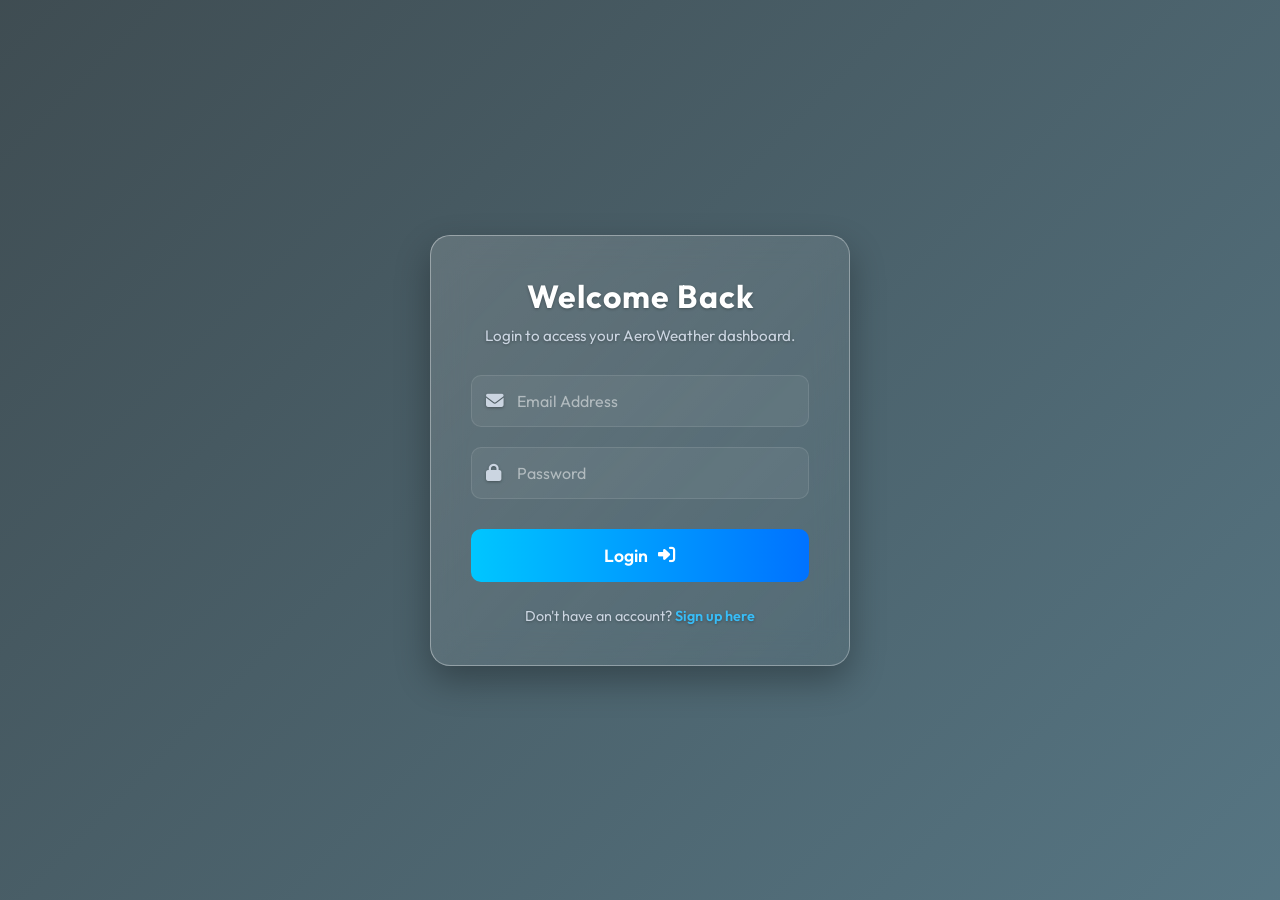
==== auth/login.html @ dc554a93 "Weather App" ====
<!DOCTYPE html>
<html lang="en">

<head>
    <meta charset="UTF-8">
    <meta name="viewport" content="width=device-width, initial-scale=1.0">
    <title>Login - AeroWeather</title>
    <link rel="stylesheet" href="../assets/global.css">
    <link rel="stylesheet" href="./login.css">
    <link rel="stylesheet" href="https://cdnjs.cloudflare.com/ajax/libs/font-awesome/6.4.0/css/all.min.css">
</head>

<body>
    <div id="toast" class="toast"></div>

    <div class="auth-container glass-panel fade-in">
        <div class="auth-header">
            <h2>Welcome Back</h2>
            <p>Login to access your AeroWeather dashboard.</p>
        </div>

        <form id="login-form" class="auth-form">
            <div class="input-group">
                <i class="fa-solid fa-envelope"></i>
                <input type="email" id="email" placeholder="Email Address" required autocomplete="off">
            </div>

            <div class="input-group">
                <i class="fa-solid fa-lock"></i>
                <input type="password" id="password" placeholder="Password" required>
            </div>

            <button type="submit" class="btn-primary">Login <i class="fa-solid fa-right-to-bracket"></i></button>
        </form>

        <div class="auth-footer">
            <p>Don't have an account? <a href="signup.html">Sign up here</a></p>
        </div>
    </div>

    <script src="login.js"></script>
</body>

</html>
---- assets/global.css ----
@import url('https://fonts.googleapis.com/css2?family=Outfit:wght@300;400;500;600;700;800&display=swap');

:root {
    --bg-gradient: linear-gradient(135deg, #0f2027, #203a43, #2c5364);
    /* Default dark mode base */

    /* Enhanced Glassmorphism Variables */
    --glass-bg: linear-gradient(135deg, rgba(255, 255, 255, 0.15) 0%, rgba(255, 255, 255, 0.03) 100%);
    --glass-border: rgba(255, 255, 255, 0.3);

    /* Improved Text Contrast */
    --text-primary: #ffffff;
    --text-secondary: #cbd5e1;
    /* Clearer secondary gray */

    /* Vibrant Accents */
    --accent: #38bdf8;
    /* Brighter sleek blue */
    --accent-hover: #0ea5e9;
    --error: #ff4b4b;
    --success: #10b981;
}

* {
    margin: 0;
    padding: 0;
    box-sizing: border-box;
    font-family: 'Outfit', sans-serif;
}

body {
    background: var(--bg-gradient);
    min-height: 100vh;
    color: var(--text-primary);
    overflow-x: hidden;
    /* Soft text shadow for overall readability against glowing backgrounds */
    text-shadow: 0 1px 3px rgba(0, 0, 0, 0.3);
}

/* Reusable Glassmorphism Utilities */
.glass-panel {
    background: var(--glass-bg);
    backdrop-filter: blur(16px);
    -webkit-backdrop-filter: blur(16px);
    border: 1px solid var(--glass-border);
    border-top: 1px solid rgba(255, 255, 255, 0.4);
    border-left: 1px solid rgba(255, 255, 255, 0.4);
    border-radius: 20px;
    box-shadow: 0 15px 35px rgba(0, 0, 0, 0.3);
}

/* Custom Scrollbar */
::-webkit-scrollbar {
    width: 8px;
}

::-webkit-scrollbar-track {
    background: rgba(0, 0, 0, 0.2);
}

::-webkit-scrollbar-thumb {
    background: var(--glass-border);
    border-radius: 4px;
}

::-webkit-scrollbar-thumb:hover {
    background: var(--accent);
}

/* Toast Container & Animation */
.toast {
    position: fixed;
    top: 20px;
    right: 20px;
    padding: 15px 25px;
    border-radius: 12px;
    color: white;
    font-weight: 500;
    transform: translateX(200%);
    transition: transform 0.4s cubic-bezier(0.175, 0.885, 0.32, 1.275);
    z-index: 1000;
    box-shadow: 0 8px 25px rgba(0, 0, 0, 0.5);
    display: flex;
    align-items: center;
    gap: 12px;
    text-shadow: none;
    /* remove shadow here */
}

.toast.show {
    transform: translateX(0);
}

.toast.error {
    background: linear-gradient(135deg, var(--error), #dc2626);
}

.toast.success {
    background: linear-gradient(135deg, var(--success), #059669);
}

/* Animation Utils */
.fade-in {
    animation: fadeIn 0.8s ease-out forwards;
}

@keyframes fadeIn {
    from {
        opacity: 0;
        transform: translateY(20px);
    }

    to {
        opacity: 1;
        transform: translateY(0);
    }
}
---- auth/login.css ----
body {
    display: flex;
    justify-content: center;
    align-items: center;
    background: url('https://images.unsplash.com/photo-1534088568595-a066f410cbda?ixlib=rb-4.0.3&auto=format&fit=crop&w=1920&q=80') no-repeat center center/cover;
}

body::before {
    content: '';
    position: absolute;
    top: 0;
    left: 0;
    width: 100%;
    height: 100%;
    background: linear-gradient(135deg, rgba(15, 32, 39, 0.8), rgba(44, 83, 100, 0.8));
    z-index: -1;
}

.auth-container {
    width: 100%;
    max-width: 420px;
    padding: 40px;
    text-align: center;
}

.auth-header h2 {
    font-size: 2rem;
    font-weight: 700;
    margin-bottom: 10px;
    letter-spacing: 1px;
}

.auth-header p {
    color: var(--text-secondary);
    margin-bottom: 30px;
    font-size: 0.95rem;
}

.auth-form {
    display: flex;
    flex-direction: column;
    gap: 20px;
}

.input-group {
    position: relative;
    display: flex;
    align-items: center;
}

.input-group i {
    position: absolute;
    left: 15px;
    color: var(--text-secondary);
    font-size: 1.1rem;
}

.input-group input {
    width: 100%;
    padding: 15px 15px 15px 45px;
    background: rgba(255, 255, 255, 0.05);
    border: 1px solid rgba(255, 255, 255, 0.1);
    border-radius: 10px;
    color: white;
    font-size: 1rem;
    outline: none;
    transition: all 0.3s ease;
}

.input-group input::placeholder {
    color: rgba(255, 255, 255, 0.5);
}

.input-group input:focus {
    border-color: var(--accent);
    background: rgba(255, 255, 255, 0.1);
    box-shadow: 0 0 10px rgba(0, 210, 255, 0.2);
}

.btn-primary {
    background: linear-gradient(90deg, #00c6ff, #0072ff);
    color: white;
    padding: 15px;
    border: none;
    border-radius: 10px;
    font-size: 1.1rem;
    font-weight: 600;
    cursor: pointer;
    transition: transform 0.2s ease, box-shadow 0.2s ease;
    display: flex;
    justify-content: center;
    align-items: center;
    gap: 10px;
    margin-top: 10px;
}

.btn-primary:hover {
    transform: translateY(-2px);
    box-shadow: 0 5px 15px rgba(0, 114, 255, 0.4);
}

.auth-footer {
    margin-top: 25px;
    font-size: 0.9rem;
    color: var(--text-secondary);
}

.auth-footer a {
    color: var(--accent);
    text-decoration: none;
    font-weight: 600;
    transition: color 0.3s ease;
}

.auth-footer a:hover {
    color: white;
}
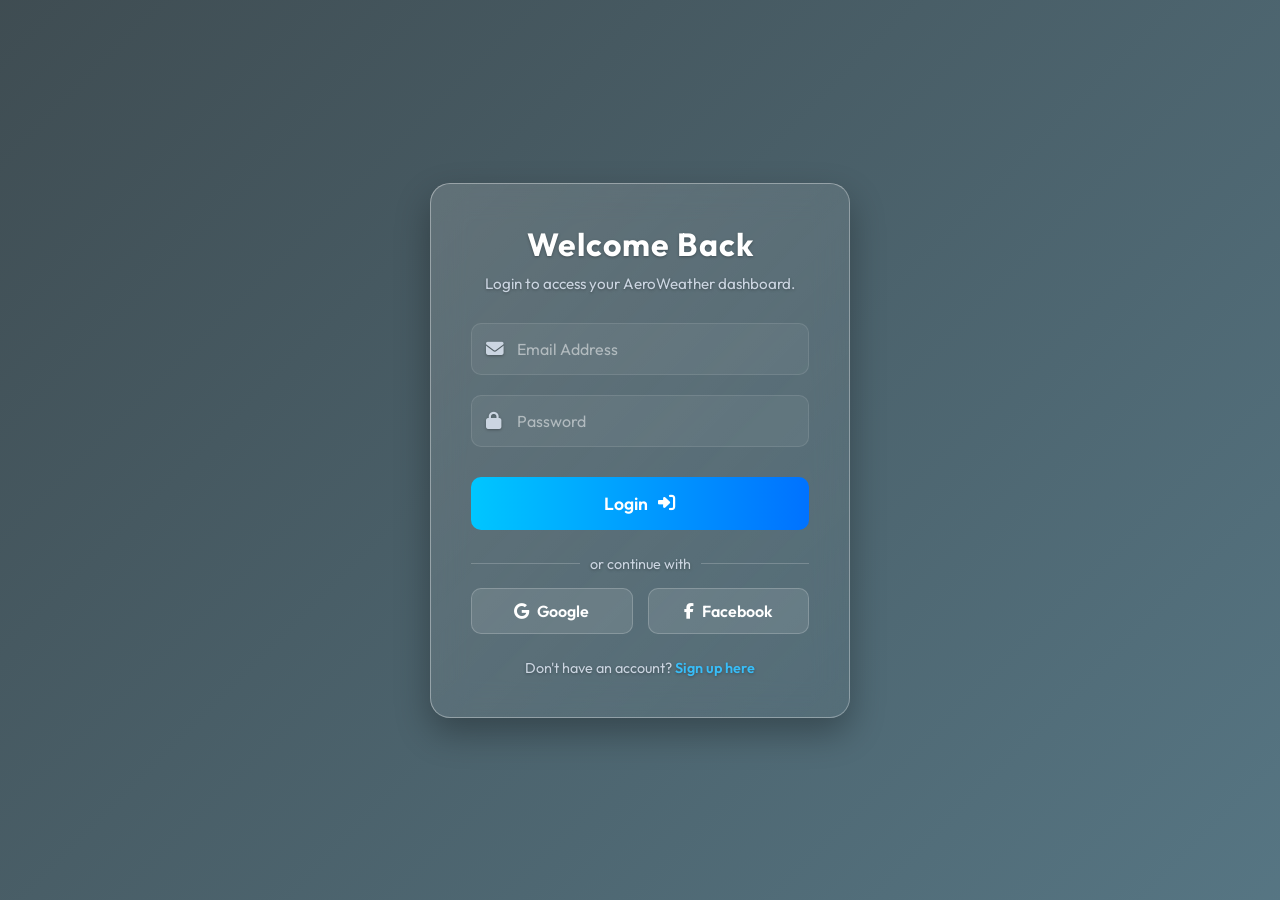
==== commit 6f575b35: "weather app" ====
--- a/auth/login.html
+++ b/auth/login.html
@@ -33,6 +33,19 @@
             <button type="submit" class="btn-primary">Login <i class="fa-solid fa-right-to-bracket"></i></button>
         </form>
 
+        <div class="divider">
+            <span>or continue with</span>
+        </div>
+
+        <div class="social-login">
+            <button type="button" class="btn-social google-btn" id="google-login">
+                <i class="fa-brands fa-google"></i> Google
+            </button>
+            <button type="button" class="btn-social facebook-btn" id="fb-login">
+                <i class="fa-brands fa-facebook-f"></i> Facebook
+            </button>
+        </div>
+
         <div class="auth-footer">
             <p>Don't have an account? <a href="signup.html">Sign up here</a></p>
         </div>
--- a/auth/login.css
+++ b/auth/login.css
@@ -114,4 +114,93 @@
 
 .auth-footer a:hover {
     color: white;
+}
+
+/* Social Login Styles */
+.divider {
+    display: flex;
+    align-items: center;
+    margin: 25px 0 15px;
+    color: var(--text-secondary);
+    font-size: 0.9rem;
+}
+.divider::before, .divider::after {
+    content: '';
+    flex: 1;
+    border-bottom: 1px solid rgba(255, 255, 255, 0.2);
+}
+.divider span {
+    padding: 0 10px;
+}
+.social-login {
+    display: flex;
+    gap: 15px;
+    margin-bottom: 5px;
+}
+.btn-social {
+    flex: 1;
+    padding: 12px;
+    border: none;
+    border-radius: 10px;
+    font-size: 1rem;
+    font-weight: 600;
+    cursor: pointer;
+    display: flex;
+    justify-content: center;
+    align-items: center;
+    gap: 8px;
+    transition: all 0.3s ease;
+    color: white;
+}
+.google-btn {
+    background: rgba(255, 255, 255, 0.1);
+    border: 1px solid rgba(255, 255, 255, 0.2);
+}
+.google-btn:hover {
+    background: #db4437;
+    border-color: #db4437;
+    box-shadow: 0 5px 15px rgba(219, 68, 55, 0.4);
+    transform: translateY(-2px);
+}
+.facebook-btn {
+    background: rgba(255, 255, 255, 0.1);
+    border: 1px solid rgba(255, 255, 255, 0.2);
+}
+.facebook-btn:hover {
+    background: #4267B2;
+    border-color: #4267B2;
+    box-shadow: 0 5px 15px rgba(66, 103, 178, 0.4);
+    transform: translateY(-2px);
+}
+
+/* Responsive Mobile view */
+@media (max-width: 480px) {
+    .auth-container {
+        width: 90%;
+        padding: 30px 20px;
+        border-radius: 20px;
+    }
+
+    .auth-header h2 {
+        font-size: 1.6rem;
+    }
+
+    .auth-header p {
+        font-size: 0.85rem;
+    }
+
+    .input-group input {
+        padding: 12px 15px 12px 40px;
+        font-size: 0.95rem;
+    }
+
+    .social-login {
+        flex-direction: column;
+        gap: 12px;
+    }
+
+    .btn-social {
+        padding: 10px;
+        font-size: 0.95rem;
+    }
 }
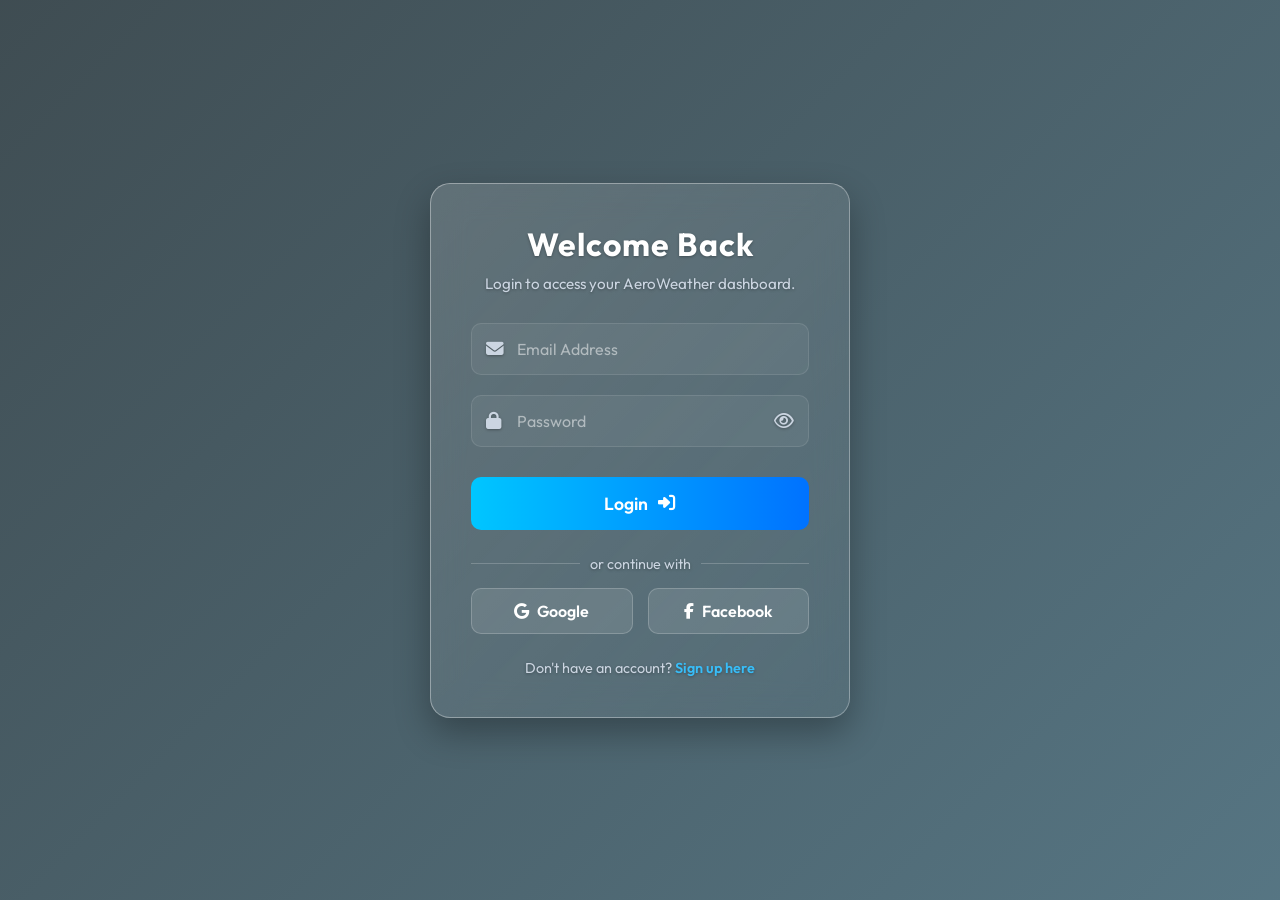
==== commit 22c0dc6d: "weather app" ====
--- a/auth/login.html
+++ b/auth/login.html
@@ -28,6 +28,7 @@
             <div class="input-group">
                 <i class="fa-solid fa-lock"></i>
                 <input type="password" id="password" placeholder="Password" required>
+                <i class="fa-regular fa-eye toggle-password" id="toggle-pwd"></i>
             </div>
 
             <button type="submit" class="btn-primary">Login <i class="fa-solid fa-right-to-bracket"></i></button>
--- a/auth/login.css
+++ b/auth/login.css
@@ -203,4 +203,21 @@
         padding: 10px;
         font-size: 0.95rem;
     }
+}
+
+/* Password Toggle Styles */
+.input-group .toggle-password {
+    left: auto;
+    right: 15px;
+    cursor: pointer;
+    color: var(--text-secondary);
+    transition: color 0.3s ease;
+    font-size: 1.1rem;
+    z-index: 10;
+}
+.input-group .toggle-password:hover {
+    color: var(--accent);
+}
+.input-group input {
+    padding-right: 45px !important;
 }
